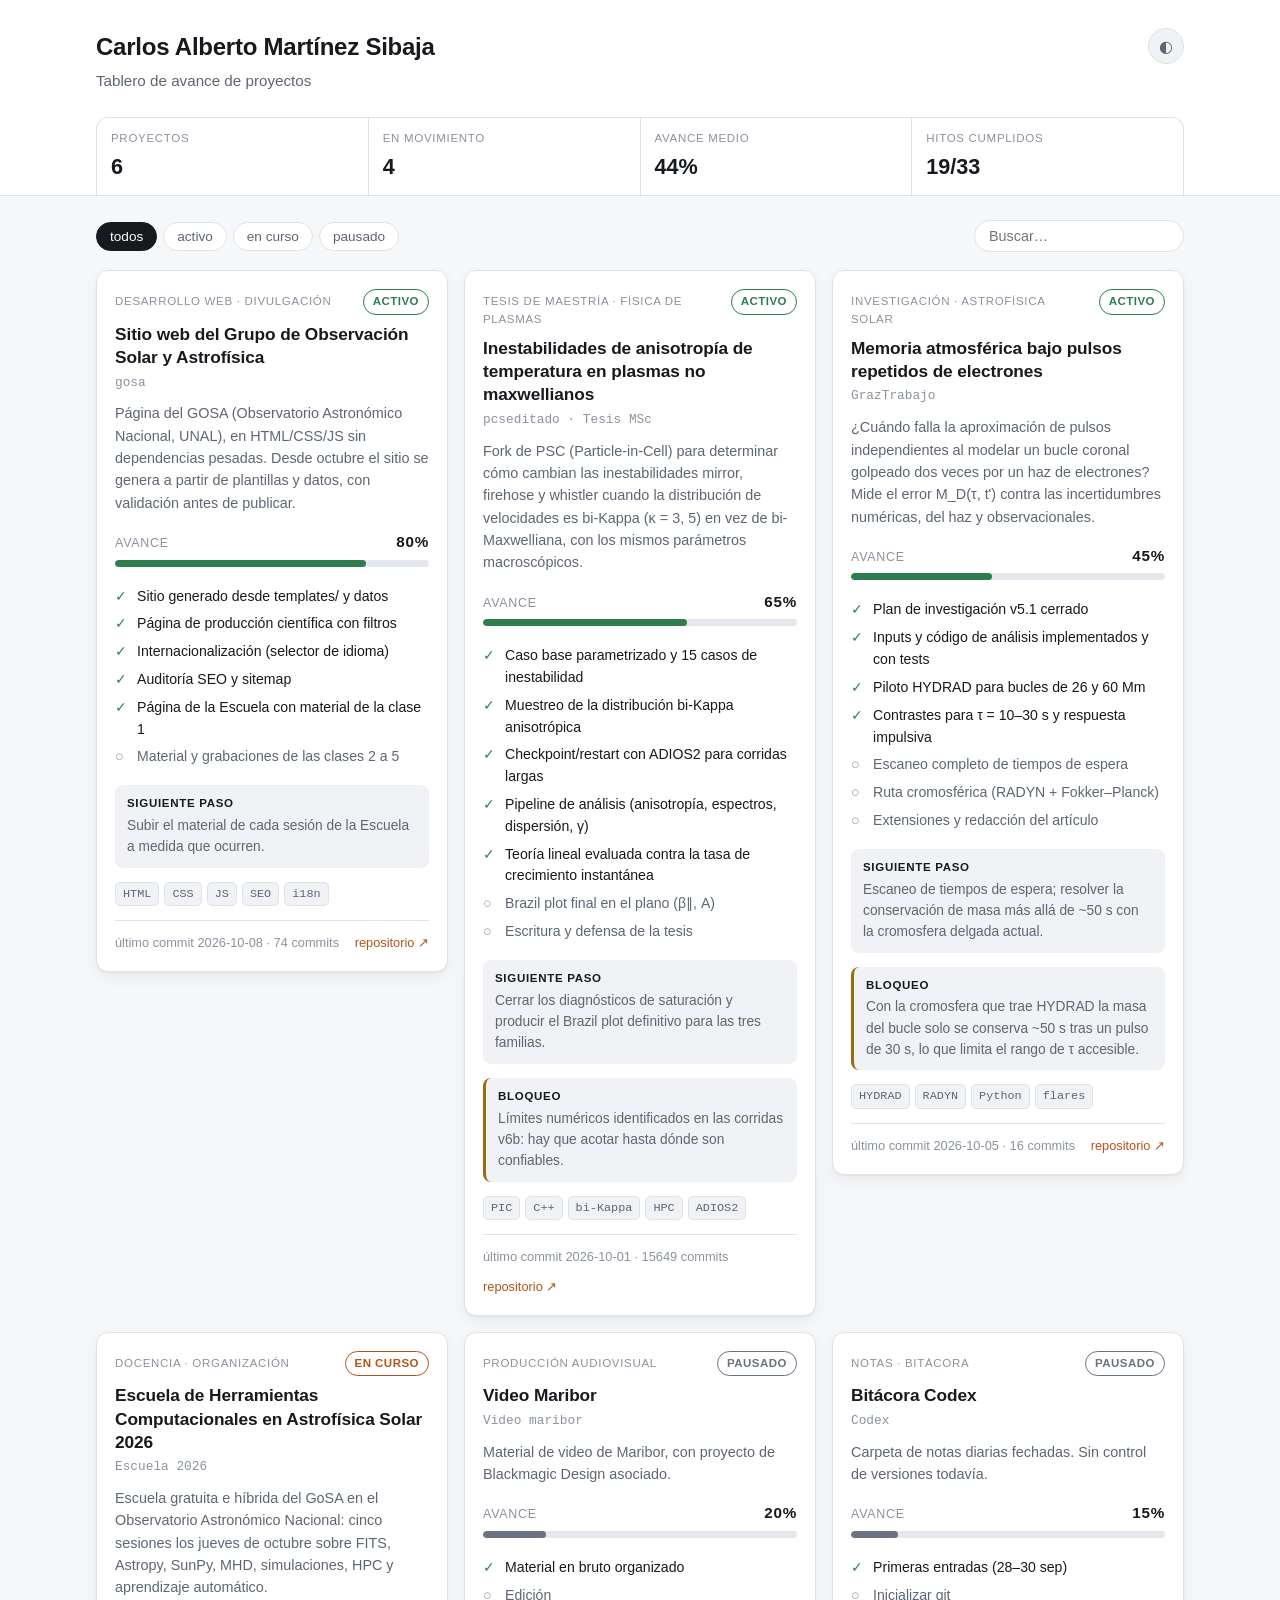
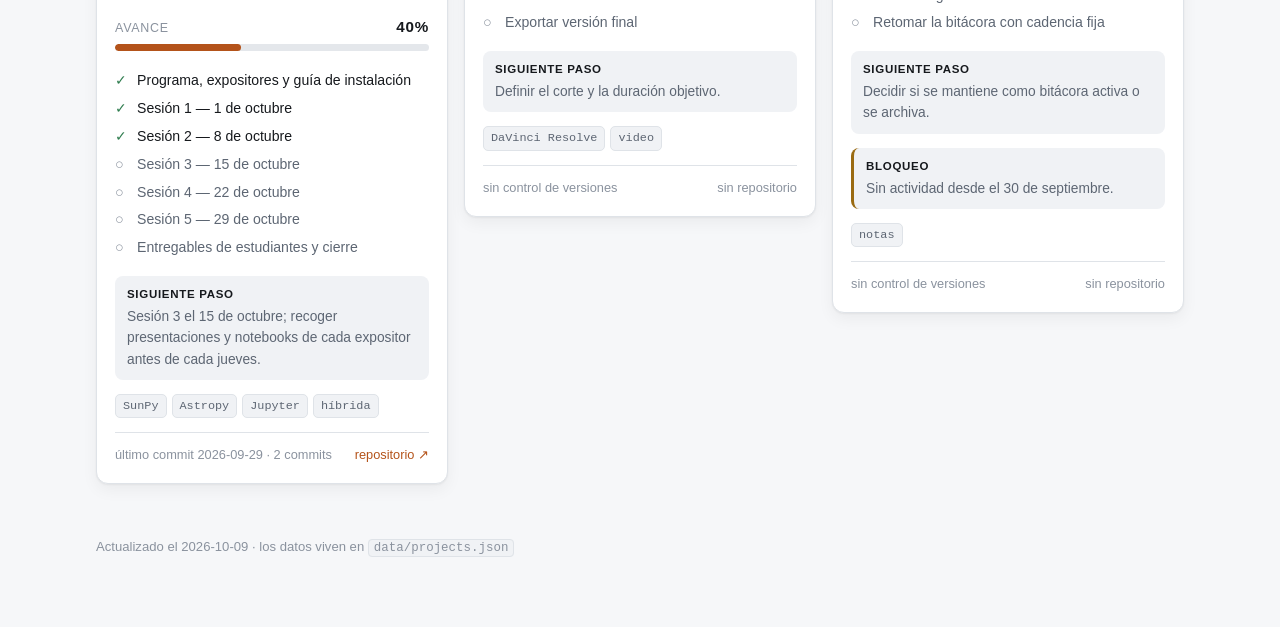
==== index.html @ ee61c540 "Tablero de avance de proyectos: página estática leída desde projects.json" ====
<!doctype html>
<html lang="es">
<head>
<meta charset="utf-8">
<meta name="viewport" content="width=device-width, initial-scale=1">
<title>Tablero de proyectos</title>
<meta name="description" content="Estado de avance de los proyectos de investigación, desarrollo y docencia.">
<link rel="icon" href="data:image/svg+xml,%3Csvg xmlns='http://www.w3.org/2000/svg' viewBox='0 0 100 100'%3E%3Ctext y='.9em' font-size='90'%3E%E2%98%89%3C/text%3E%3C/svg%3E">
<link rel="stylesheet" href="styles.css">
</head>
<body>

<header class="site-head">
  <div class="wrap">
    <div class="head-row">
      <div>
        <h1 id="owner">—</h1>
        <p class="sub" id="subtitle"></p>
      </div>
      <button id="theme" class="theme-btn" type="button" aria-label="Cambiar tema">◐</button>
    </div>

    <dl class="stats" id="stats"></dl>
  </div>
</header>

<main class="wrap">

  <div class="toolbar">
    <div class="filters" id="filters" role="group" aria-label="Filtrar por estado"></div>
    <label class="search">
      <span class="sr-only">Buscar proyecto</span>
      <input type="search" id="search" placeholder="Buscar…" autocomplete="off">
    </label>
  </div>

  <div id="grid" class="grid"></div>

  <p id="empty" class="empty" hidden>No hay proyectos que coincidan.</p>

</main>

<footer class="site-foot wrap">
  <p>Actualizado el <span id="updated">—</span> · los datos viven en
    <code>data/projects.json</code></p>
</footer>

<script src="app.js"></script>
</body>
</html>
---- styles.css ----
:root {
  --bg: #f6f7f9;
  --surface: #ffffff;
  --surface-2: #f0f2f5;
  --border: #dfe3e8;
  --text: #16191d;
  --muted: #5d6673;
  --faint: #8a929e;
  --accent: #b4531a;
  --ok: #2f7d4f;
  --warn: #9a6b12;
  --idle: #6b7280;
  --track: #e4e7eb;
  --radius: 12px;
  --shadow: 0 1px 2px rgba(16, 20, 26, .05), 0 6px 16px rgba(16, 20, 26, .05);
}

@media (prefers-color-scheme: dark) {
  :root:not([data-theme="light"]) {
    --bg: #0e1116;
    --surface: #161b22;
    --surface-2: #1c232c;
    --border: #2a323d;
    --text: #e6e9ee;
    --muted: #9aa4b2;
    --faint: #6e7886;
    --accent: #e08a52;
    --ok: #5fb67f;
    --warn: #d5a63f;
    --idle: #8b95a3;
    --track: #262e38;
    --shadow: 0 1px 2px rgba(0, 0, 0, .3), 0 6px 20px rgba(0, 0, 0, .25);
  }
}

:root[data-theme="dark"] {
  --bg: #0e1116;
  --surface: #161b22;
  --surface-2: #1c232c;
  --border: #2a323d;
  --text: #e6e9ee;
  --muted: #9aa4b2;
  --faint: #6e7886;
  --accent: #e08a52;
  --ok: #5fb67f;
  --warn: #d5a63f;
  --idle: #8b95a3;
  --track: #262e38;
  --shadow: 0 1px 2px rgba(0, 0, 0, .3), 0 6px 20px rgba(0, 0, 0, .25);
}

* { box-sizing: border-box; }

body {
  margin: 0;
  background: var(--bg);
  color: var(--text);
  font: 16px/1.55 -apple-system, BlinkMacSystemFont, "Segoe UI", Inter, Roboto, Helvetica, Arial, sans-serif;
  -webkit-font-smoothing: antialiased;
}

.wrap {
  max-width: 1120px;
  margin: 0 auto;
  padding: 0 16px;
}

.sr-only {
  position: absolute;
  width: 1px; height: 1px;
  padding: 0; margin: -1px;
  overflow: hidden;
  clip: rect(0 0 0 0);
  white-space: nowrap;
}

/* ---------- head ---------- */

.site-head {
  border-bottom: 1px solid var(--border);
  background: var(--surface);
  padding: 28px 0 0;
}

.head-row {
  display: flex;
  align-items: flex-start;
  justify-content: space-between;
  gap: 16px;
}

h1 {
  margin: 0;
  font-size: 1.5rem;
  letter-spacing: -.01em;
}

.sub {
  margin: 4px 0 0;
  color: var(--muted);
  font-size: .95rem;
}

.theme-btn {
  flex: none;
  width: 36px; height: 36px;
  border: 1px solid var(--border);
  border-radius: 999px;
  background: var(--surface-2);
  color: var(--muted);
  font-size: 1rem;
  cursor: pointer;
}
.theme-btn:hover { color: var(--text); }

.stats {
  display: grid;
  grid-template-columns: repeat(auto-fit, minmax(130px, 1fr));
  gap: 1px;
  margin: 24px 0 0;
  background: var(--border);
  border: 1px solid var(--border);
  border-bottom: 0;
  border-radius: var(--radius) var(--radius) 0 0;
  overflow: hidden;
}

.stat {
  background: var(--surface);
  padding: 12px 14px;
}
.stat dt {
  margin: 0;
  color: var(--faint);
  font-size: .72rem;
  text-transform: uppercase;
  letter-spacing: .06em;
}
.stat dd {
  margin: 2px 0 0;
  font-size: 1.35rem;
  font-variant-numeric: tabular-nums;
  font-weight: 600;
}

/* ---------- toolbar ---------- */

.toolbar {
  display: flex;
  flex-wrap: wrap;
  align-items: center;
  justify-content: space-between;
  gap: 12px;
  margin: 24px 0 18px;
}

.filters {
  display: flex;
  flex-wrap: wrap;
  gap: 6px;
}

.chip {
  border: 1px solid var(--border);
  background: var(--surface);
  color: var(--muted);
  border-radius: 999px;
  padding: 6px 13px;
  font-size: .85rem;
  cursor: pointer;
}
.chip:hover { color: var(--text); }
.chip[aria-pressed="true"] {
  background: var(--text);
  border-color: var(--text);
  color: var(--surface);
}

.search input {
  border: 1px solid var(--border);
  background: var(--surface);
  color: var(--text);
  border-radius: 999px;
  padding: 7px 14px;
  font-size: .9rem;
  min-width: 200px;
}
.search input:focus {
  outline: 2px solid var(--accent);
  outline-offset: -1px;
}

/* ---------- grid ---------- */

.grid {
  display: grid;
  grid-template-columns: repeat(auto-fill, minmax(330px, 1fr));
  gap: 16px;
  align-items: start;
}

.card {
  background: var(--surface);
  border: 1px solid var(--border);
  border-radius: var(--radius);
  box-shadow: var(--shadow);
  padding: 18px;
}

.card-top {
  display: flex;
  align-items: baseline;
  justify-content: space-between;
  gap: 10px;
}

.area {
  color: var(--faint);
  font-size: .72rem;
  text-transform: uppercase;
  letter-spacing: .06em;
}

.badge {
  flex: none;
  font-size: .72rem;
  font-weight: 600;
  padding: 3px 9px;
  border-radius: 999px;
  text-transform: uppercase;
  letter-spacing: .04em;
  border: 1px solid currentColor;
}
.badge.activo    { color: var(--ok); }
.badge.encurso   { color: var(--accent); }
.badge.pausado   { color: var(--idle); }
.badge.bloqueado { color: var(--warn); }

.card h2 {
  margin: 8px 0 0;
  font-size: 1.08rem;
  line-height: 1.35;
  letter-spacing: -.005em;
}

.short {
  margin: 3px 0 0;
  color: var(--faint);
  font-size: .8rem;
  font-family: ui-monospace, SFMono-Regular, Menlo, monospace;
}

.summary {
  margin: 10px 0 0;
  color: var(--muted);
  font-size: .9rem;
}

/* progress */

.prog-head {
  display: flex;
  justify-content: space-between;
  align-items: baseline;
  margin: 16px 0 6px;
  font-size: .78rem;
  color: var(--faint);
  text-transform: uppercase;
  letter-spacing: .06em;
}
.prog-head b {
  color: var(--text);
  font-size: .95rem;
  font-variant-numeric: tabular-nums;
}

.track {
  height: 7px;
  background: var(--track);
  border-radius: 999px;
  overflow: hidden;
}
.fill {
  height: 100%;
  border-radius: 999px;
  background: var(--accent);
}
.card.s-activo    .fill { background: var(--ok); }
.card.s-pausado   .fill { background: var(--idle); }
.card.s-bloqueado .fill { background: var(--warn); }

/* milestones */

.ms {
  list-style: none;
  margin: 16px 0 0;
  padding: 0;
  font-size: .88rem;
}
.ms li {
  display: flex;
  gap: 8px;
  padding: 3px 0;
  color: var(--muted);
}
.ms li .mark { flex: none; width: 1em; }
.ms li.done { color: var(--text); }
.ms li.done .mark { color: var(--ok); }
.ms li.todo .mark { color: var(--faint); }

/* notes */

.note {
  margin: 14px 0 0;
  padding: 10px 12px;
  background: var(--surface-2);
  border-radius: 8px;
  font-size: .86rem;
  color: var(--muted);
}
.note b {
  display: block;
  color: var(--text);
  font-size: .72rem;
  text-transform: uppercase;
  letter-spacing: .06em;
  margin-bottom: 2px;
}
.note.blocker { border-left: 3px solid var(--warn); }

.tags {
  display: flex;
  flex-wrap: wrap;
  gap: 5px;
  margin: 14px 0 0;
}
.tag {
  font-size: .74rem;
  color: var(--muted);
  background: var(--surface-2);
  border: 1px solid var(--border);
  border-radius: 5px;
  padding: 2px 7px;
  font-family: ui-monospace, SFMono-Regular, Menlo, monospace;
}

.card-foot {
  display: flex;
  flex-wrap: wrap;
  gap: 10px;
  align-items: center;
  justify-content: space-between;
  margin: 14px 0 0;
  padding-top: 12px;
  border-top: 1px solid var(--border);
  font-size: .8rem;
  color: var(--faint);
}
.card-foot a { color: var(--accent); text-decoration: none; }
.card-foot a:hover { text-decoration: underline; }

.empty {
  color: var(--muted);
  text-align: center;
  padding: 48px 0;
}

.site-foot {
  color: var(--faint);
  font-size: .82rem;
  padding: 40px 16px 56px;
}
.site-foot code {
  font-size: .95em;
  background: var(--surface-2);
  border: 1px solid var(--border);
  border-radius: 4px;
  padding: 1px 5px;
}

@media (max-width: 480px) {
  .grid { grid-template-columns: 1fr; }
  .search input { min-width: 0; width: 100%; }
  .search { flex: 1; }
}
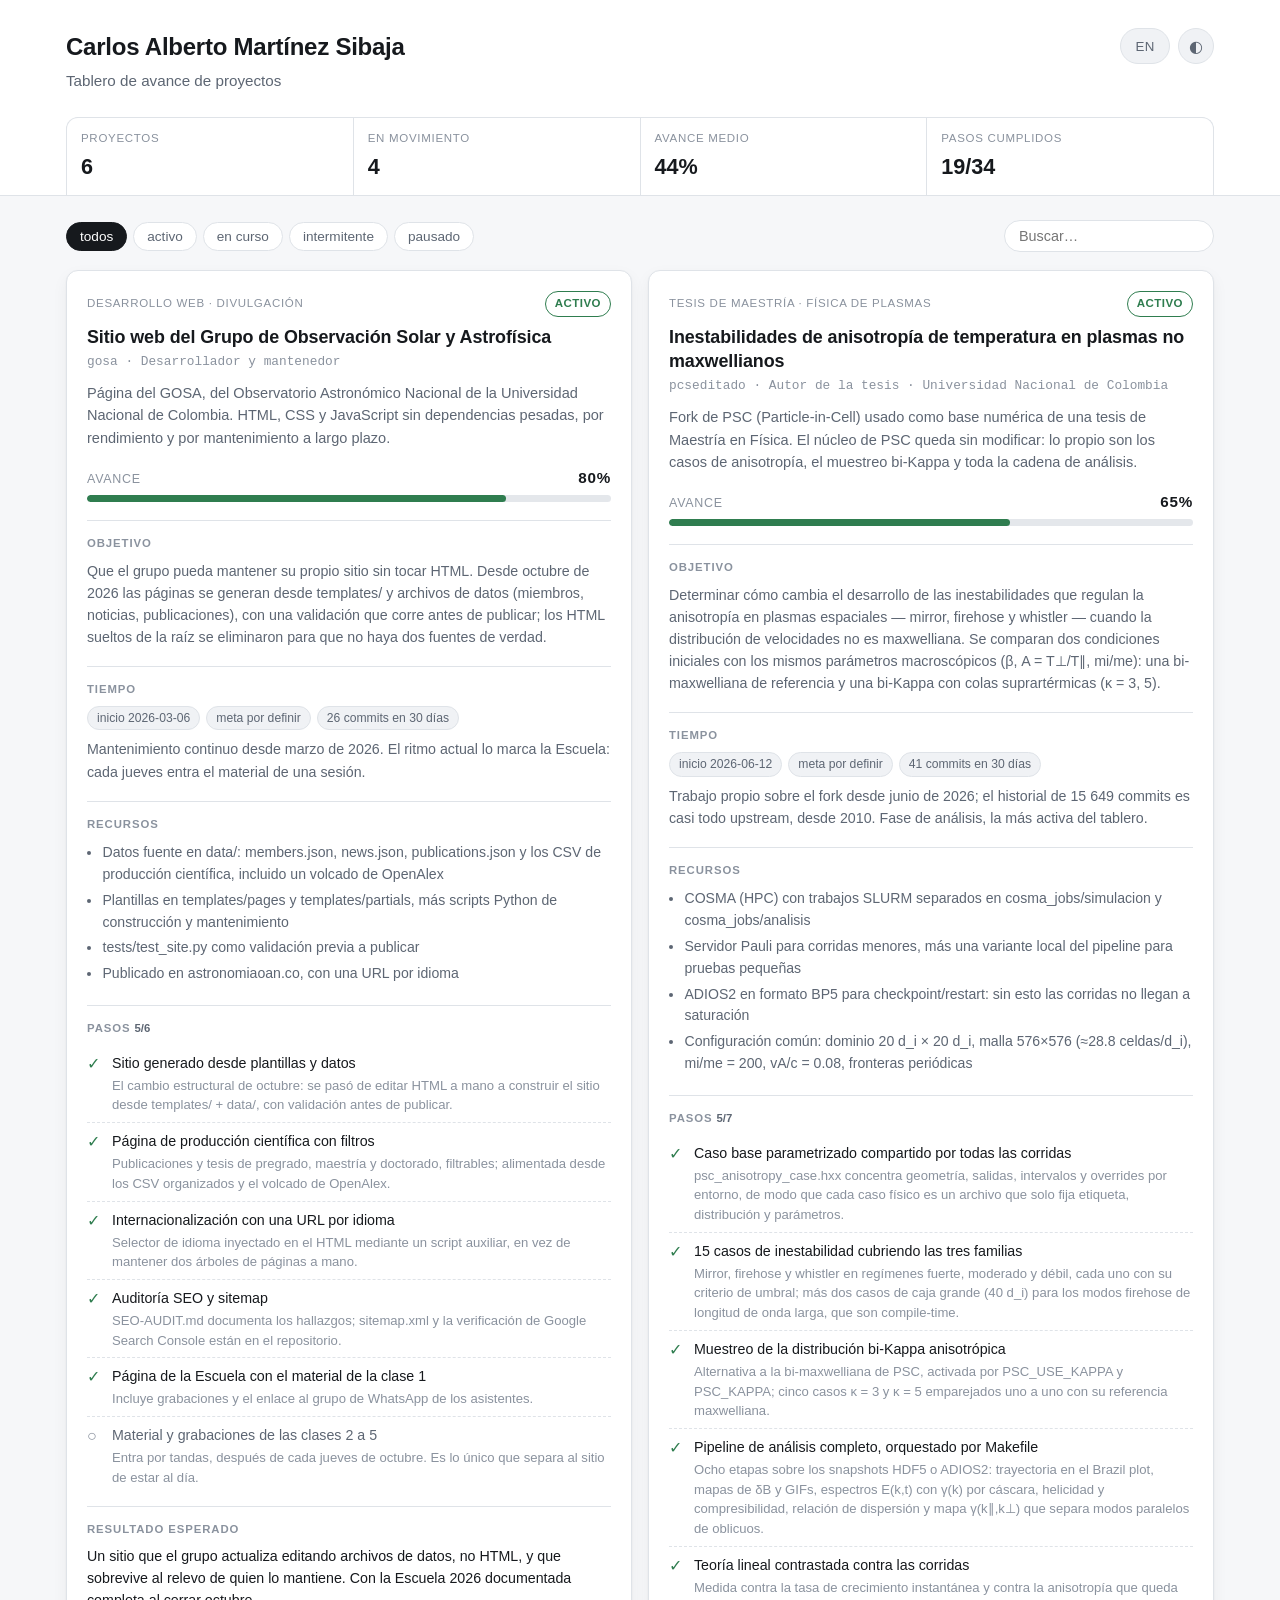
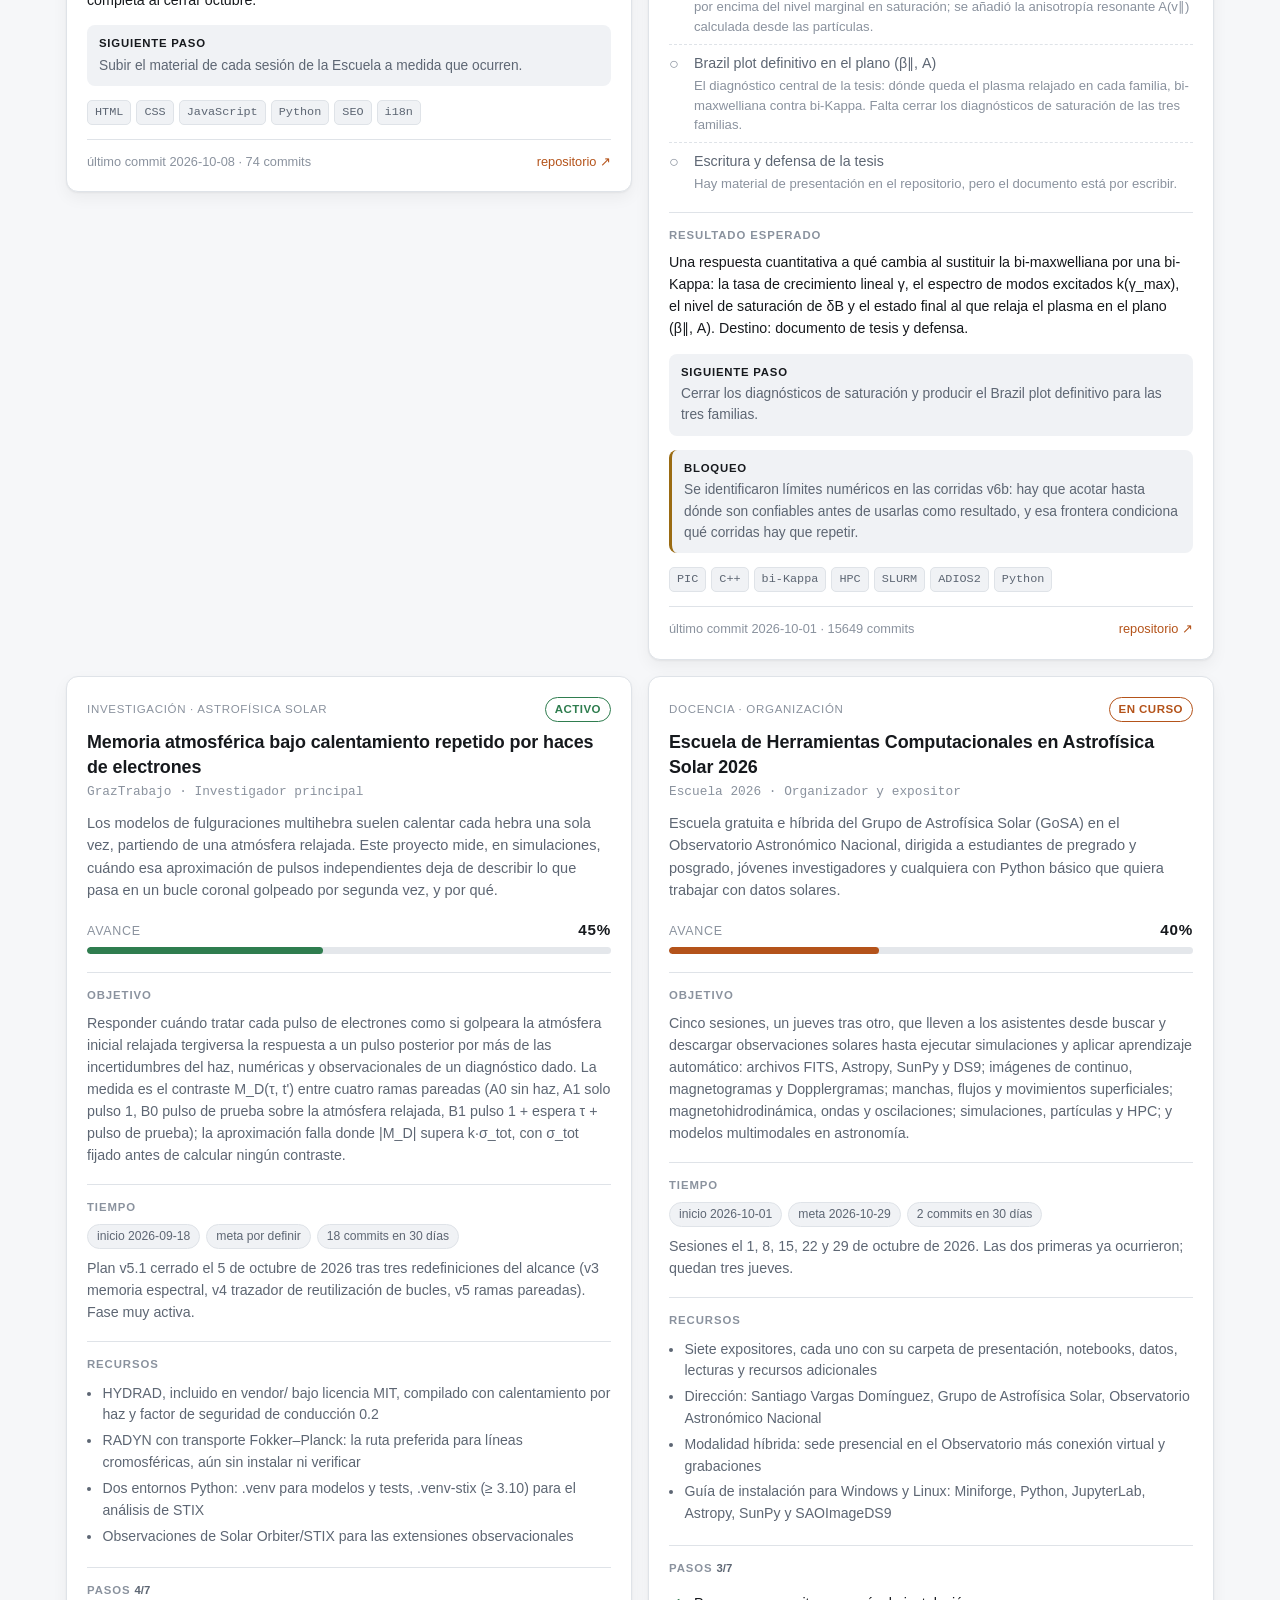
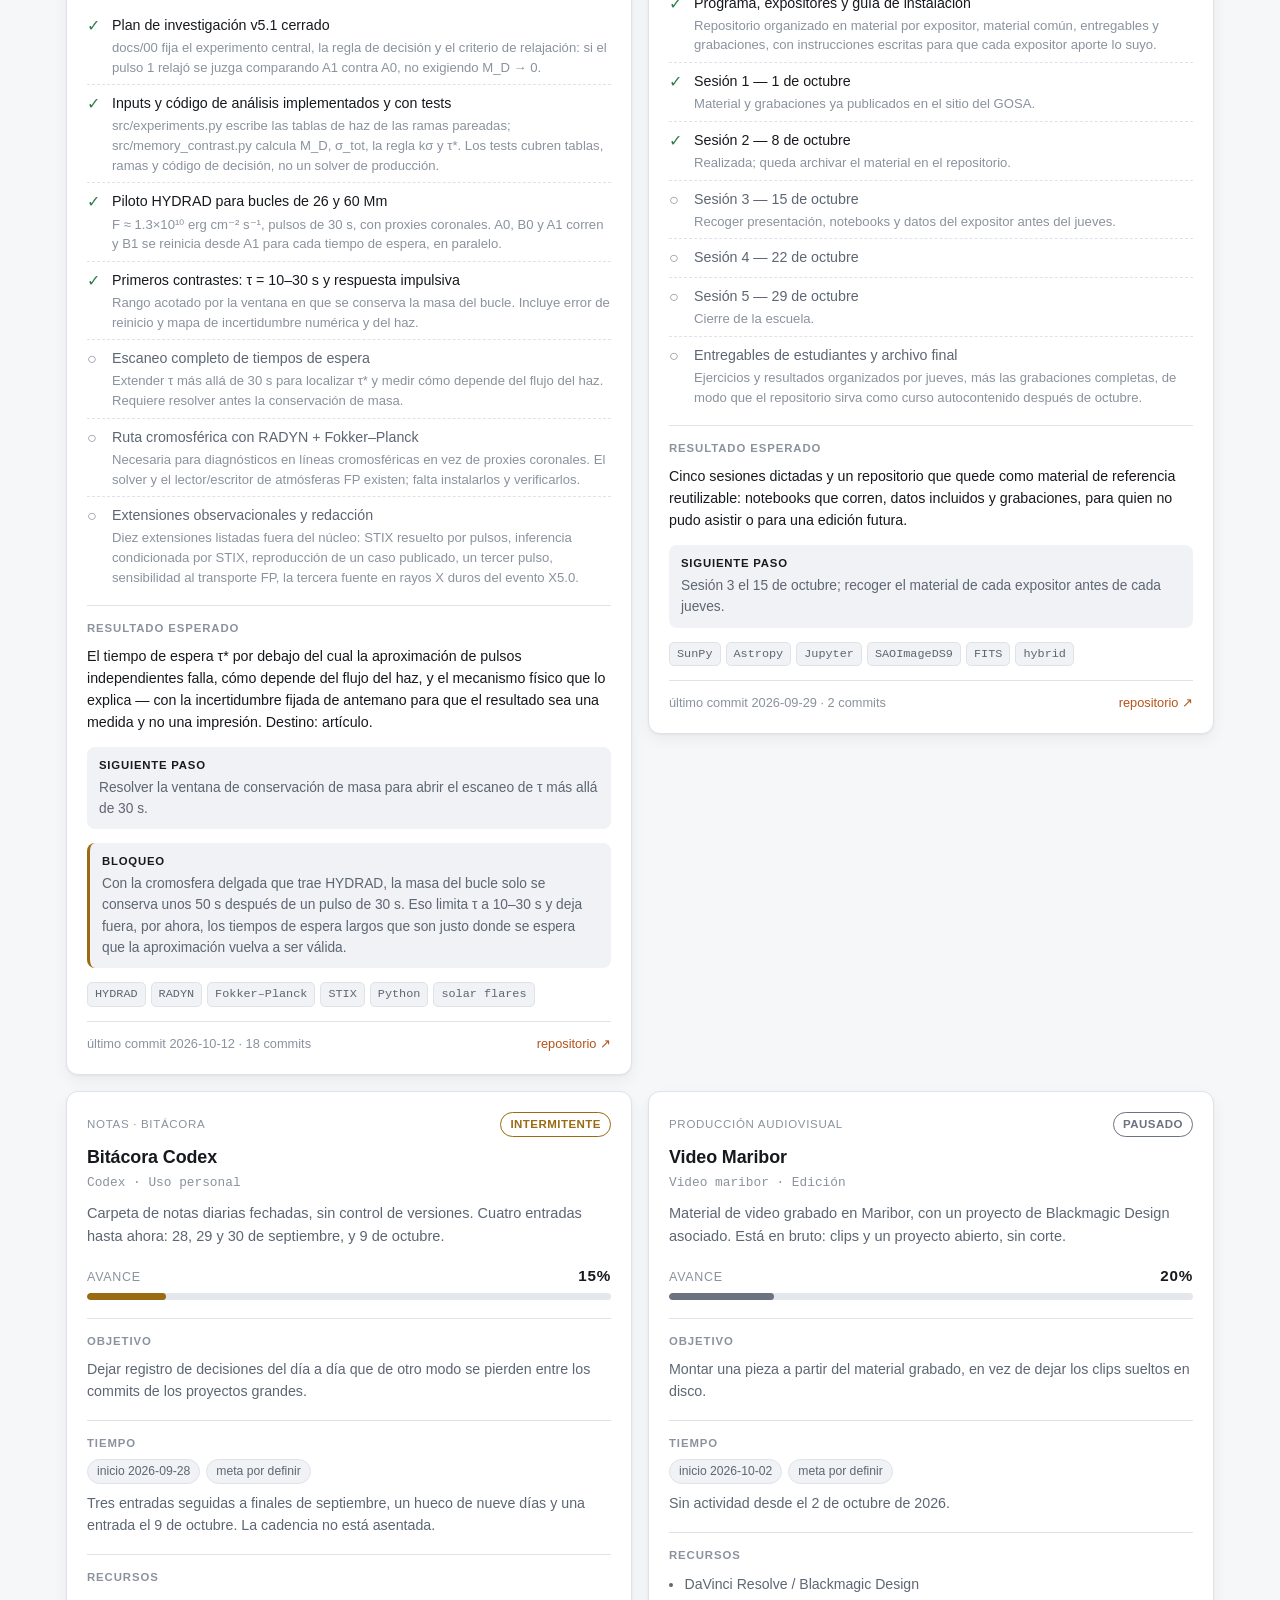
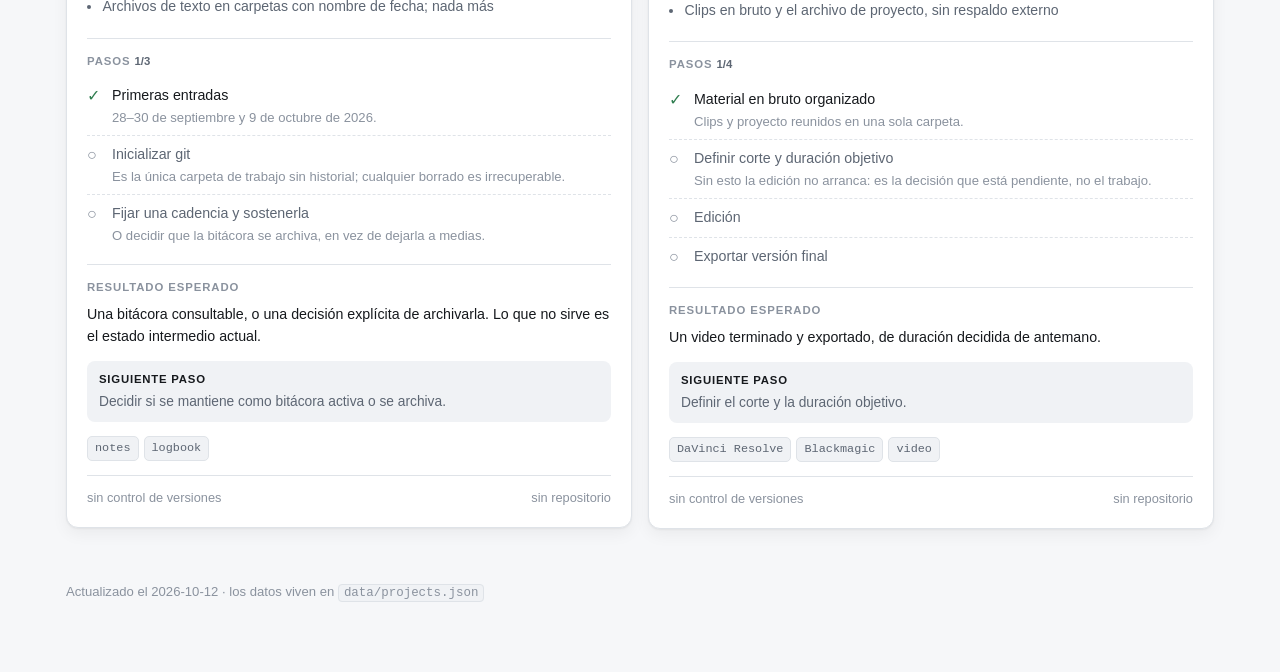
==== commit 79d26e23: "Tablero bilingüe ES/EN con objetivo, tiempo, recursos, pasos y resultado esperado Cada campo de text" ====
--- a/index.html
+++ b/index.html
@@ -4,7 +4,7 @@
 <meta charset="utf-8">
 <meta name="viewport" content="width=device-width, initial-scale=1">
 <title>Tablero de proyectos</title>
-<meta name="description" content="Estado de avance de los proyectos de investigación, desarrollo y docencia.">
+<meta name="description" content="Estado de avance de los proyectos de investigación, desarrollo y docencia. · Progress of research, development and teaching projects.">
 <link rel="icon" href="data:image/svg+xml,%3Csvg xmlns='http://www.w3.org/2000/svg' viewBox='0 0 100 100'%3E%3Ctext y='.9em' font-size='90'%3E%E2%98%89%3C/text%3E%3C/svg%3E">
 <link rel="stylesheet" href="styles.css">
 </head>
@@ -17,7 +17,10 @@
         <h1 id="owner">—</h1>
         <p class="sub" id="subtitle"></p>
       </div>
-      <button id="theme" class="theme-btn" type="button" aria-label="Cambiar tema">◐</button>
+      <div class="head-actions">
+        <button id="lang" class="pill-btn" type="button"><span id="lang-label">EN</span></button>
+        <button id="theme" class="pill-btn icon" type="button">◐</button>
+      </div>
     </div>
 
     <dl class="stats" id="stats"></dl>
@@ -27,22 +30,22 @@
 <main class="wrap">
 
   <div class="toolbar">
-    <div class="filters" id="filters" role="group" aria-label="Filtrar por estado"></div>
+    <div class="filters" id="filters" role="group"></div>
     <label class="search">
-      <span class="sr-only">Buscar proyecto</span>
-      <input type="search" id="search" placeholder="Buscar…" autocomplete="off">
+      <span class="sr-only">Buscar / Search</span>
+      <input type="search" id="search" autocomplete="off">
     </label>
   </div>
 
   <div id="grid" class="grid"></div>
 
-  <p id="empty" class="empty" hidden>No hay proyectos que coincidan.</p>
+  <p id="empty" class="empty" hidden></p>
 
 </main>
 
 <footer class="site-foot wrap">
-  <p>Actualizado el <span id="updated">—</span> · los datos viven en
-    <code>data/projects.json</code></p>
+  <p><span id="updated-label">—</span> <span id="updated">—</span> ·
+     <span id="data-note"></span> <code>data/projects.json</code></p>
 </footer>
 
 <script src="app.js"></script>
--- a/styles.css
+++ b/styles.css
@@ -60,7 +60,7 @@
 }
 
 .wrap {
-  max-width: 1120px;
+  max-width: 1180px;
   margin: 0 auto;
   padding: 0 16px;
 }
@@ -74,7 +74,7 @@
   white-space: nowrap;
 }
 
-/* ---------- head ---------- */
+/* ---------- cabecera ---------- */
 
 .site-head {
   border-bottom: 1px solid var(--border);
@@ -101,21 +101,35 @@
   font-size: .95rem;
 }
 
-.theme-btn {
+.head-actions {
   flex: none;
-  width: 36px; height: 36px;
+  display: flex;
+  gap: 8px;
+}
+
+.pill-btn {
+  height: 36px;
+  min-width: 48px;
+  padding: 0 14px;
   border: 1px solid var(--border);
   border-radius: 999px;
   background: var(--surface-2);
   color: var(--muted);
+  font: 600 .82rem/1 inherit;
+  letter-spacing: .04em;
+  cursor: pointer;
+}
+.pill-btn.icon {
+  min-width: 36px;
+  padding: 0;
   font-size: 1rem;
-  cursor: pointer;
-}
-.theme-btn:hover { color: var(--text); }
+  font-weight: 400;
+}
+.pill-btn:hover { color: var(--text); }
 
 .stats {
   display: grid;
-  grid-template-columns: repeat(auto-fit, minmax(130px, 1fr));
+  grid-template-columns: repeat(auto-fit, minmax(140px, 1fr));
   gap: 1px;
   margin: 24px 0 0;
   background: var(--border);
@@ -125,10 +139,7 @@
   overflow: hidden;
 }
 
-.stat {
-  background: var(--surface);
-  padding: 12px 14px;
-}
+.stat { background: var(--surface); padding: 12px 14px; }
 .stat dt {
   margin: 0;
   color: var(--faint);
@@ -143,7 +154,7 @@
   font-weight: 600;
 }
 
-/* ---------- toolbar ---------- */
+/* ---------- barra de herramientas ---------- */
 
 .toolbar {
   display: flex;
@@ -154,11 +165,7 @@
   margin: 24px 0 18px;
 }
 
-.filters {
-  display: flex;
-  flex-wrap: wrap;
-  gap: 6px;
-}
+.filters { display: flex; flex-wrap: wrap; gap: 6px; }
 
 .chip {
   border: 1px solid var(--border);
@@ -183,18 +190,15 @@
   border-radius: 999px;
   padding: 7px 14px;
   font-size: .9rem;
-  min-width: 200px;
-}
-.search input:focus {
-  outline: 2px solid var(--accent);
-  outline-offset: -1px;
-}
-
-/* ---------- grid ---------- */
+  min-width: 210px;
+}
+.search input:focus { outline: 2px solid var(--accent); outline-offset: -1px; }
+
+/* ---------- rejilla ---------- */
 
 .grid {
   display: grid;
-  grid-template-columns: repeat(auto-fill, minmax(330px, 1fr));
+  grid-template-columns: repeat(auto-fill, minmax(420px, 1fr));
   gap: 16px;
   align-items: start;
 }
@@ -204,7 +208,7 @@
   border: 1px solid var(--border);
   border-radius: var(--radius);
   box-shadow: var(--shadow);
-  padding: 18px;
+  padding: 20px;
 }
 
 .card-top {
@@ -230,15 +234,17 @@
   text-transform: uppercase;
   letter-spacing: .04em;
   border: 1px solid currentColor;
-}
-.badge.activo    { color: var(--ok); }
-.badge.encurso   { color: var(--accent); }
-.badge.pausado   { color: var(--idle); }
-.badge.bloqueado { color: var(--warn); }
+  white-space: nowrap;
+}
+.badge.active       { color: var(--ok); }
+.badge.in-progress  { color: var(--accent); }
+.badge.intermittent { color: var(--warn); }
+.badge.paused       { color: var(--idle); }
+.badge.blocked      { color: var(--warn); }
 
 .card h2 {
   margin: 8px 0 0;
-  font-size: 1.08rem;
+  font-size: 1.12rem;
   line-height: 1.35;
   letter-spacing: -.005em;
 }
@@ -253,10 +259,10 @@
 .summary {
   margin: 10px 0 0;
   color: var(--muted);
-  font-size: .9rem;
-}
-
-/* progress */
+  font-size: .91rem;
+}
+
+/* progreso */
 
 .prog-head {
   display: flex;
@@ -280,35 +286,96 @@
   border-radius: 999px;
   overflow: hidden;
 }
-.fill {
-  height: 100%;
-  border-radius: 999px;
-  background: var(--accent);
-}
-.card.s-activo    .fill { background: var(--ok); }
-.card.s-pausado   .fill { background: var(--idle); }
-.card.s-bloqueado .fill { background: var(--warn); }
-
-/* milestones */
-
-.ms {
-  list-style: none;
-  margin: 16px 0 0;
-  padding: 0;
+.fill { height: 100%; border-radius: 999px; background: var(--accent); }
+.card.s-active       .fill { background: var(--ok); }
+.card.s-intermittent .fill { background: var(--warn); }
+.card.s-paused       .fill { background: var(--idle); }
+.card.s-blocked      .fill { background: var(--warn); }
+
+/* ---------- bloques: objetivo, tiempo, recursos, pasos, resultado ---------- */
+
+.block {
+  margin: 18px 0 0;
+  padding-top: 14px;
+  border-top: 1px solid var(--border);
+}
+
+.block h3 {
+  margin: 0 0 7px;
+  font-size: .71rem;
+  font-weight: 700;
+  text-transform: uppercase;
+  letter-spacing: .08em;
+  color: var(--faint);
+}
+.block h3 .count {
+  font-weight: 600;
+  letter-spacing: 0;
+  color: var(--muted);
+  font-variant-numeric: tabular-nums;
+}
+
+.block p {
+  margin: 0;
+  font-size: .89rem;
+  color: var(--muted);
+}
+
+.block.expected p { color: var(--text); }
+
+.chips { display: flex; flex-wrap: wrap; gap: 6px; margin-bottom: 8px; }
+.meta-chip {
+  font-size: .76rem;
+  color: var(--muted);
+  background: var(--surface-2);
+  border: 1px solid var(--border);
+  border-radius: 999px;
+  padding: 2px 9px;
+  font-variant-numeric: tabular-nums;
+}
+
+.bullets {
+  margin: 0;
+  padding-left: 1.1em;
   font-size: .88rem;
-}
-.ms li {
-  display: flex;
-  gap: 8px;
-  padding: 3px 0;
-  color: var(--muted);
-}
-.ms li .mark { flex: none; width: 1em; }
-.ms li.done { color: var(--text); }
-.ms li.done .mark { color: var(--ok); }
-.ms li.todo .mark { color: var(--faint); }
-
-/* notes */
+  color: var(--muted);
+}
+.bullets li { padding: 2px 0; }
+
+/* pasos */
+
+.steps { list-style: none; margin: 0; padding: 0; }
+
+.steps li {
+  display: flex;
+  gap: 9px;
+  padding: 7px 0;
+  border-bottom: 1px dashed var(--border);
+}
+.steps li:last-child { border-bottom: 0; padding-bottom: 0; }
+
+.steps .mark { flex: none; width: 1em; line-height: 1.5; }
+.steps li.done .mark { color: var(--ok); }
+.steps li.todo .mark { color: var(--faint); }
+
+.step-body { display: block; }
+
+.step-label {
+  display: block;
+  font-size: .89rem;
+  color: var(--text);
+}
+.steps li.todo .step-label { color: var(--muted); }
+
+.step-detail {
+  display: block;
+  margin-top: 2px;
+  font-size: .82rem;
+  line-height: 1.5;
+  color: var(--faint);
+}
+
+/* notas */
 
 .note {
   margin: 14px 0 0;
@@ -321,19 +388,14 @@
 .note b {
   display: block;
   color: var(--text);
-  font-size: .72rem;
-  text-transform: uppercase;
-  letter-spacing: .06em;
+  font-size: .71rem;
+  text-transform: uppercase;
+  letter-spacing: .07em;
   margin-bottom: 2px;
 }
 .note.blocker { border-left: 3px solid var(--warn); }
 
-.tags {
-  display: flex;
-  flex-wrap: wrap;
-  gap: 5px;
-  margin: 14px 0 0;
-}
+.tags { display: flex; flex-wrap: wrap; gap: 5px; margin: 14px 0 0; }
 .tag {
   font-size: .74rem;
   color: var(--muted);
@@ -359,11 +421,7 @@
 .card-foot a { color: var(--accent); text-decoration: none; }
 .card-foot a:hover { text-decoration: underline; }
 
-.empty {
-  color: var(--muted);
-  text-align: center;
-  padding: 48px 0;
-}
+.empty { color: var(--muted); text-align: center; padding: 48px 0; }
 
 .site-foot {
   color: var(--faint);
@@ -378,8 +436,8 @@
   padding: 1px 5px;
 }
 
-@media (max-width: 480px) {
+@media (max-width: 760px) {
   .grid { grid-template-columns: 1fr; }
+  .search { flex: 1; }
   .search input { min-width: 0; width: 100%; }
-  .search { flex: 1; }
-}
+}
